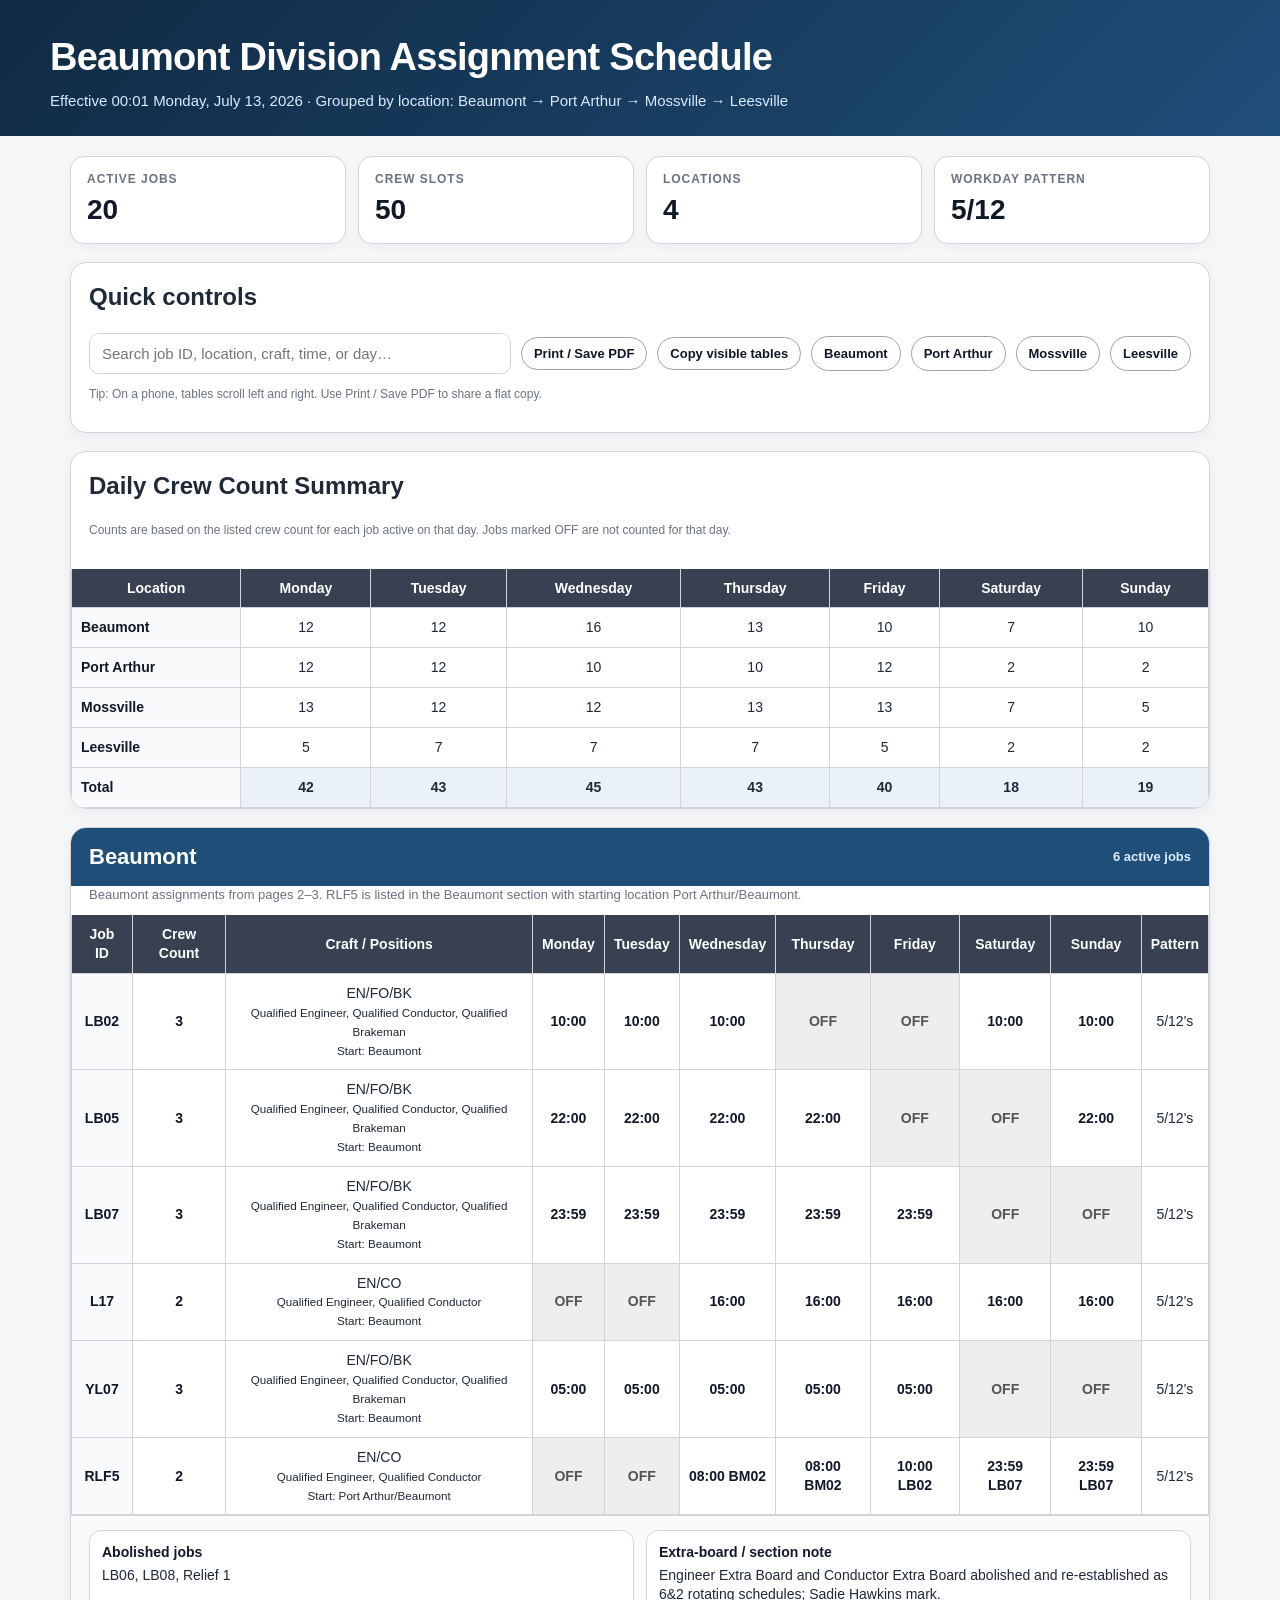
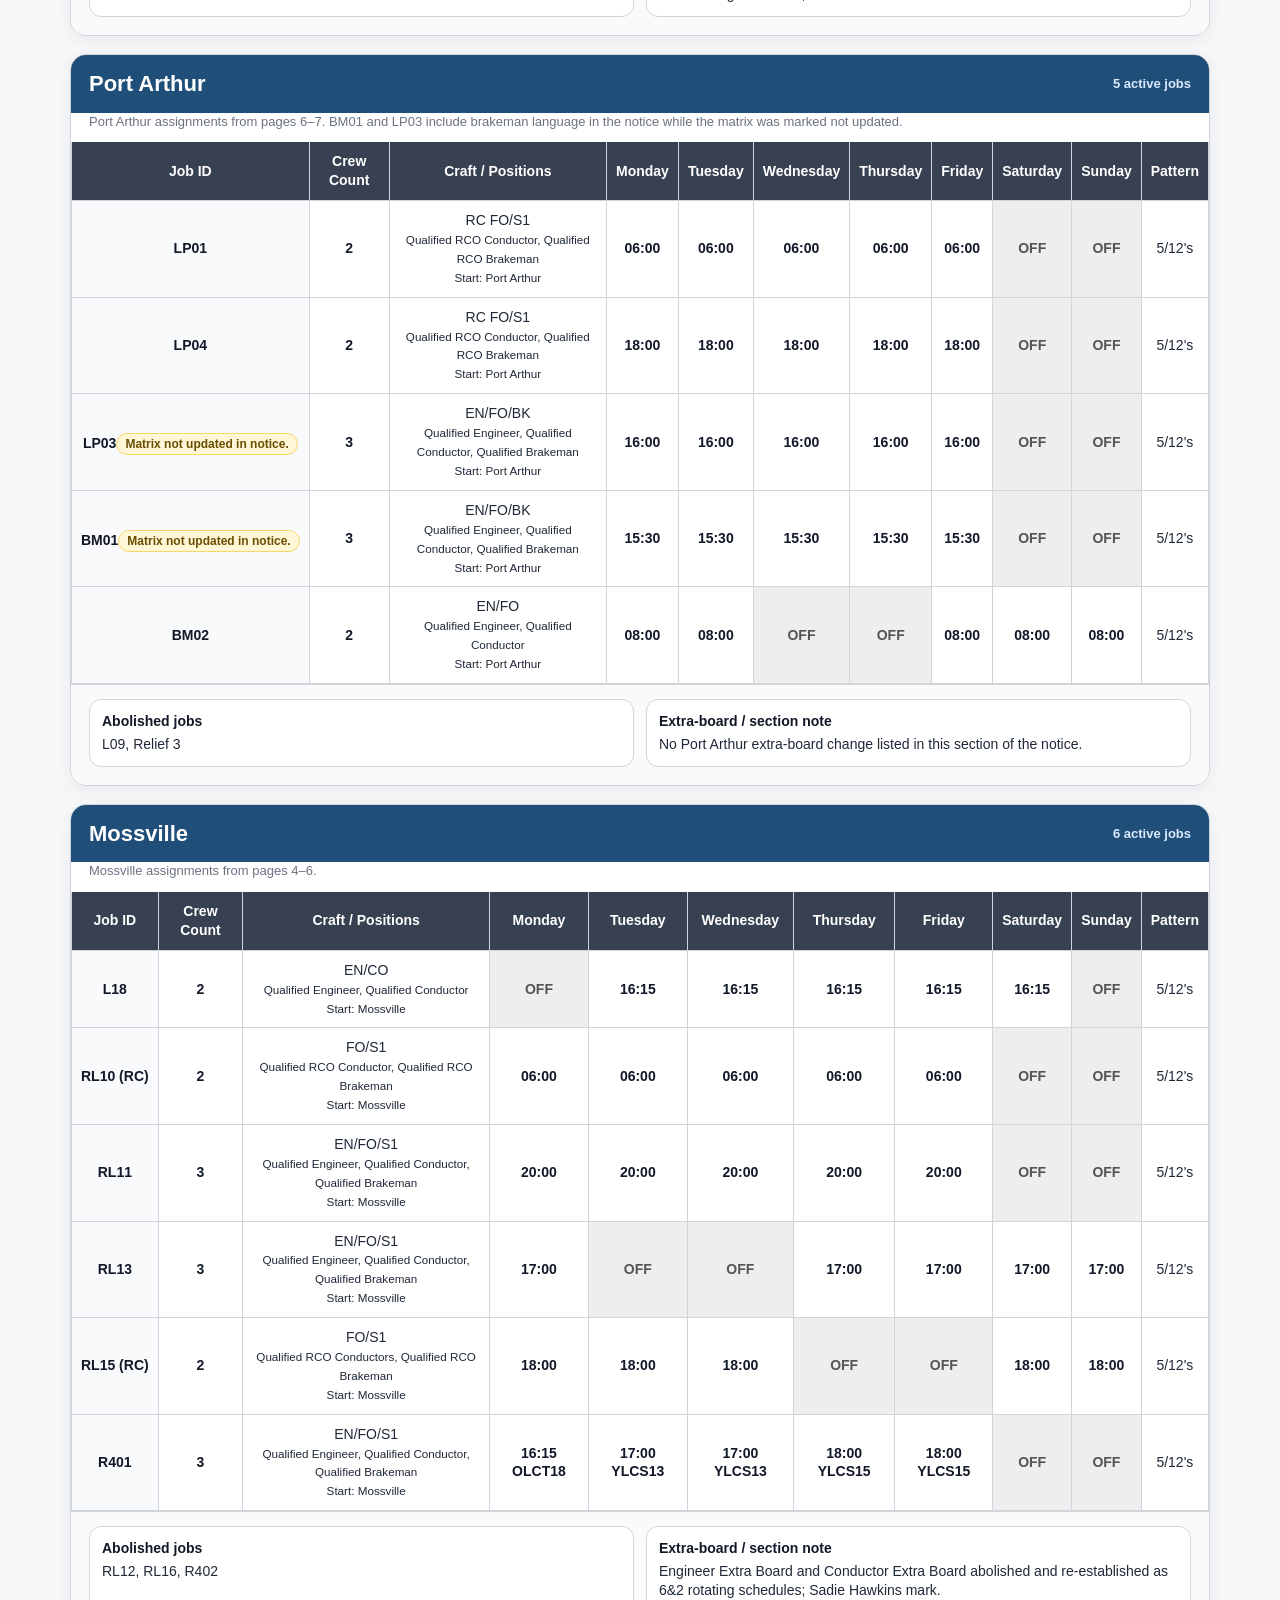
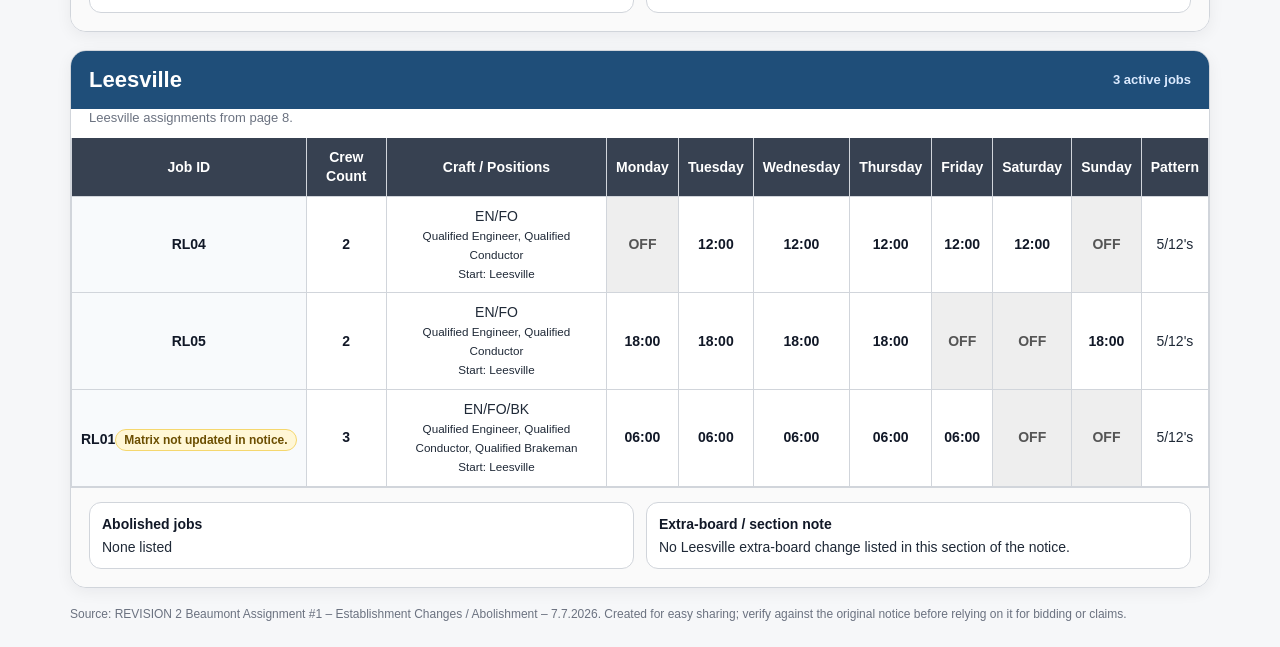
==== Index.html @ 74d813de "Rename beaumont_assignment_schedule_grouped_by_location.html to Index.html" ====
<!doctype html>
<html lang="en">
<head>
<meta charset="utf-8">
<meta name="viewport" content="width=device-width, initial-scale=1">
<title>Beaumont Division Assignment Schedule</title>
<style>
:root{
  --ink:#1f2937;
  --muted:#6b7280;
  --bg:#f6f7f9;
  --panel:#ffffff;
  --line:#d1d5db;
  --dark:#111827;
  --blue:#1f4e79;
  --soft-blue:#eaf2f8;
  --green:#e9f7ef;
  --off:#eeeeee;
  --yellow:#fff7d6;
}
*{box-sizing:border-box}
body{margin:0;font-family:Arial,Helvetica,sans-serif;background:var(--bg);color:var(--ink);line-height:1.35;}
header{background:linear-gradient(135deg,#102a43,#1f4e79);color:#fff;padding:32px 22px 24px;}
.header-inner{max-width:1180px;margin:0 auto;}
h1{margin:0 0 8px;font-size:clamp(24px,4vw,38px);letter-spacing:-0.02em;}
.subtitle{margin:0;color:#dbeafe;font-size:15px;}
main{max-width:1180px;margin:0 auto;padding:20px;}
.card{background:var(--panel);border:1px solid var(--line);border-radius:16px;box-shadow:0 4px 16px rgba(17,24,39,.06);margin:0 0 18px;overflow:hidden;}
.card-pad{padding:18px;}
.kpis{display:grid;grid-template-columns:repeat(4,minmax(150px,1fr));gap:12px;margin-bottom:18px;}
.kpi{background:var(--panel);border:1px solid var(--line);border-radius:14px;padding:14px 16px;box-shadow:0 3px 12px rgba(17,24,39,.05);}
.kpi .label{font-size:12px;text-transform:uppercase;letter-spacing:.08em;color:var(--muted);font-weight:700;}
.kpi .value{font-size:28px;font-weight:800;margin-top:4px;color:var(--dark);}
.controls{display:flex;flex-wrap:wrap;gap:10px;align-items:center;margin:16px 0 8px;}
.search{flex:1;min-width:240px;border:1px solid var(--line);border-radius:10px;padding:11px 12px;font-size:15px;background:white;}
button,.pill{border:1px solid #9ca3af;background:white;border-radius:999px;padding:8px 12px;font-weight:700;cursor:pointer;color:#111827;text-decoration:none;display:inline-block;font-size:13px;}
button:hover,.pill:hover{background:#f3f4f6;}
.location h2{margin:0;background:#1f4e79;color:#fff;padding:14px 18px;font-size:22px;display:flex;justify-content:space-between;align-items:center;gap:10px;}
.location h2 span{font-size:13px;font-weight:700;color:#dbeafe;}
.location-note{font-size:13px;color:var(--muted);padding:0 18px 12px;}
.table-wrap{width:100%;overflow-x:auto;}
table{width:100%;border-collapse:separate;border-spacing:0;min-width:920px;}
th,td{border-right:1px solid var(--line);border-bottom:1px solid var(--line);padding:10px 9px;text-align:center;vertical-align:middle;font-size:14px;}
th:first-child,td:first-child{border-left:1px solid var(--line);}
thead th{background:#374151;color:#fff;font-weight:800;position:sticky;top:0;z-index:1;}
tbody tr:hover td{background:#f9fafb;}
.job-id{font-weight:900;color:#111827;background:#f8fafc;white-space:nowrap;}
.left{text-align:left;}
.crew{font-weight:800;color:#111827;}
.off{background:var(--off);color:#555;font-weight:700;}
.on{background:#fff;color:#111827;font-weight:700;}
.note-tag{display:inline-block;background:var(--yellow);border:1px solid #f5d76e;border-radius:999px;padding:2px 8px;font-size:12px;margin-top:4px;color:#6b4e00;font-weight:700;}
.meta{display:grid;grid-template-columns:1fr 1fr;gap:12px;padding:14px 18px 18px;background:#fafafa;border-top:1px solid var(--line);}
.meta-box{background:#fff;border:1px solid var(--line);border-radius:12px;padding:12px;font-size:14px;}
.meta-box strong{display:block;margin-bottom:4px;color:#111827;}
.daily-summary table{min-width:760px;}
.daily-summary tbody th{background:#f8fafc;color:#111827;text-align:left;font-weight:900;}
.total-row th,.total-row td{background:#eaf2f8;font-weight:900;}
.source{font-size:12px;color:var(--muted);margin:18px 0 4px;}
.print-note{font-size:12px;color:var(--muted);}
@media (max-width:800px){.kpis{grid-template-columns:repeat(2,1fr)}.meta{grid-template-columns:1fr}main{padding:12px}.card{border-radius:12px}.location h2{font-size:19px}}
@media print{body{background:white}.controls,button{display:none}.card{box-shadow:none;break-inside:avoid}.table-wrap{overflow:visible}table{min-width:0;font-size:11px}th,td{font-size:10px;padding:5px}header{padding:18px}.kpis{grid-template-columns:repeat(4,1fr)}}
</style>
</head>
<body>
<header>
  <div class="header-inner">
    <h1>Beaumont Division Assignment Schedule</h1>
    <p class="subtitle">Effective 00:01 Monday, July 13, 2026 · Grouped by location: Beaumont → Port Arthur → Mossville → Leesville</p>
  </div>
</header>
<main>
  <section class="kpis" aria-label="Summary">
    <div class="kpi"><div class="label">Active Jobs</div><div class="value">20</div></div>
    <div class="kpi"><div class="label">Crew Slots</div><div class="value">50</div></div>
    <div class="kpi"><div class="label">Locations</div><div class="value">4</div></div>
    <div class="kpi"><div class="label">Workday Pattern</div><div class="value">5/12</div></div>
  </section>

  <section class="card card-pad">
    <h2 style="margin-top:0">Quick controls</h2>
    <div class="controls">
      <input id="searchBox" class="search" type="search" placeholder="Search job ID, location, craft, time, or day…">
      <button onclick="window.print()">Print / Save PDF</button>
      <button onclick="copyVisibleTables()">Copy visible tables</button>
      <a class="pill" href="#Beaumont">Beaumont</a> <a class="pill" href="#Port-Arthur">Port Arthur</a> <a class="pill" href="#Mossville">Mossville</a> <a class="pill" href="#Leesville">Leesville</a>
    </div>
    <p class="print-note">Tip: On a phone, tables scroll left and right. Use Print / Save PDF to share a flat copy.</p>
  </section>

  <section class="card daily-summary">
    <div class="card-pad">
      <h2 style="margin-top:0">Daily Crew Count Summary</h2>
      <p class="print-note">Counts are based on the listed crew count for each job active on that day. Jobs marked OFF are not counted for that day.</p>
    </div>
    
      <div class="table-wrap">
        <table>
          <thead><tr><th>Location</th><th>Monday</th><th>Tuesday</th><th>Wednesday</th><th>Thursday</th><th>Friday</th><th>Saturday</th><th>Sunday</th></tr></thead>
          <tbody><tr><th>Beaumont</th><td>12</td><td>12</td><td>16</td><td>13</td><td>10</td><td>7</td><td>10</td></tr><tr><th>Port Arthur</th><td>12</td><td>12</td><td>10</td><td>10</td><td>12</td><td>2</td><td>2</td></tr><tr><th>Mossville</th><td>13</td><td>12</td><td>12</td><td>13</td><td>13</td><td>7</td><td>5</td></tr><tr><th>Leesville</th><td>5</td><td>7</td><td>7</td><td>7</td><td>5</td><td>2</td><td>2</td></tr><tr class="total-row"><th>Total</th><td>42</td><td>43</td><td>45</td><td>43</td><td>40</td><td>18</td><td>19</td></tr></tbody>
        </table>
      </div>
    
  </section>

  
    <section class="card location" id="Beaumont">
      <h2>Beaumont<span>6 active jobs</span></h2>
      <div class="location-note">Beaumont assignments from pages 2–3. RLF5 is listed in the Beaumont section with starting location Port Arthur/Beaumont.</div>
      
    <div class="table-wrap">
      <table class="schedule-table" data-location="Beaumont">
        <thead><tr><th>Job ID</th><th>Crew Count</th><th>Craft / Positions</th><th>Monday</th><th>Tuesday</th><th>Wednesday</th><th>Thursday</th><th>Friday</th><th>Saturday</th><th>Sunday</th><th>Pattern</th></tr></thead>
        <tbody><tr><td class="job-id">LB02</td><td class="crew">3</td><td>EN/FO/BK<br><small>Qualified Engineer, Qualified Conductor, Qualified Brakeman<br>Start: Beaumont</small></td><td class="on">10:00</td><td class="on">10:00</td><td class="on">10:00</td><td class="off">OFF</td><td class="off">OFF</td><td class="on">10:00</td><td class="on">10:00</td><td>5/12&#x27;s</td></tr><tr><td class="job-id">LB05</td><td class="crew">3</td><td>EN/FO/BK<br><small>Qualified Engineer, Qualified Conductor, Qualified Brakeman<br>Start: Beaumont</small></td><td class="on">22:00</td><td class="on">22:00</td><td class="on">22:00</td><td class="on">22:00</td><td class="off">OFF</td><td class="off">OFF</td><td class="on">22:00</td><td>5/12&#x27;s</td></tr><tr><td class="job-id">LB07</td><td class="crew">3</td><td>EN/FO/BK<br><small>Qualified Engineer, Qualified Conductor, Qualified Brakeman<br>Start: Beaumont</small></td><td class="on">23:59</td><td class="on">23:59</td><td class="on">23:59</td><td class="on">23:59</td><td class="on">23:59</td><td class="off">OFF</td><td class="off">OFF</td><td>5/12&#x27;s</td></tr><tr><td class="job-id">L17</td><td class="crew">2</td><td>EN/CO<br><small>Qualified Engineer, Qualified Conductor<br>Start: Beaumont</small></td><td class="off">OFF</td><td class="off">OFF</td><td class="on">16:00</td><td class="on">16:00</td><td class="on">16:00</td><td class="on">16:00</td><td class="on">16:00</td><td>5/12&#x27;s</td></tr><tr><td class="job-id">YL07</td><td class="crew">3</td><td>EN/FO/BK<br><small>Qualified Engineer, Qualified Conductor, Qualified Brakeman<br>Start: Beaumont</small></td><td class="on">05:00</td><td class="on">05:00</td><td class="on">05:00</td><td class="on">05:00</td><td class="on">05:00</td><td class="off">OFF</td><td class="off">OFF</td><td>5/12&#x27;s</td></tr><tr><td class="job-id">RLF5</td><td class="crew">2</td><td>EN/CO<br><small>Qualified Engineer, Qualified Conductor<br>Start: Port Arthur/Beaumont</small></td><td class="off">OFF</td><td class="off">OFF</td><td class="on">08:00 BM02</td><td class="on">08:00 BM02</td><td class="on">10:00 LB02</td><td class="on">23:59 LB07</td><td class="on">23:59 LB07</td><td>5/12&#x27;s</td></tr></tbody>
      </table>
    </div>
    
      <div class="meta">
        <div class="meta-box"><strong>Abolished jobs</strong>LB06, LB08, Relief 1</div>
        <div class="meta-box"><strong>Extra-board / section note</strong>Engineer Extra Board and Conductor Extra Board abolished and re-established as 6&amp;2 rotating schedules; Sadie Hawkins mark.</div>
      </div>
    </section>
    
    <section class="card location" id="Port-Arthur">
      <h2>Port Arthur<span>5 active jobs</span></h2>
      <div class="location-note">Port Arthur assignments from pages 6–7. BM01 and LP03 include brakeman language in the notice while the matrix was marked not updated.</div>
      
    <div class="table-wrap">
      <table class="schedule-table" data-location="Port Arthur">
        <thead><tr><th>Job ID</th><th>Crew Count</th><th>Craft / Positions</th><th>Monday</th><th>Tuesday</th><th>Wednesday</th><th>Thursday</th><th>Friday</th><th>Saturday</th><th>Sunday</th><th>Pattern</th></tr></thead>
        <tbody><tr><td class="job-id">LP01</td><td class="crew">2</td><td>RC FO/S1<br><small>Qualified RCO Conductor, Qualified RCO Brakeman<br>Start: Port Arthur</small></td><td class="on">06:00</td><td class="on">06:00</td><td class="on">06:00</td><td class="on">06:00</td><td class="on">06:00</td><td class="off">OFF</td><td class="off">OFF</td><td>5/12&#x27;s</td></tr><tr><td class="job-id">LP04</td><td class="crew">2</td><td>RC FO/S1<br><small>Qualified RCO Conductor, Qualified RCO Brakeman<br>Start: Port Arthur</small></td><td class="on">18:00</td><td class="on">18:00</td><td class="on">18:00</td><td class="on">18:00</td><td class="on">18:00</td><td class="off">OFF</td><td class="off">OFF</td><td>5/12&#x27;s</td></tr><tr><td class="job-id">LP03<div class="note-tag">Matrix not updated in notice.</div></td><td class="crew">3</td><td>EN/FO/BK<br><small>Qualified Engineer, Qualified Conductor, Qualified Brakeman<br>Start: Port Arthur</small></td><td class="on">16:00</td><td class="on">16:00</td><td class="on">16:00</td><td class="on">16:00</td><td class="on">16:00</td><td class="off">OFF</td><td class="off">OFF</td><td>5/12&#x27;s</td></tr><tr><td class="job-id">BM01<div class="note-tag">Matrix not updated in notice.</div></td><td class="crew">3</td><td>EN/FO/BK<br><small>Qualified Engineer, Qualified Conductor, Qualified Brakeman<br>Start: Port Arthur</small></td><td class="on">15:30</td><td class="on">15:30</td><td class="on">15:30</td><td class="on">15:30</td><td class="on">15:30</td><td class="off">OFF</td><td class="off">OFF</td><td>5/12&#x27;s</td></tr><tr><td class="job-id">BM02</td><td class="crew">2</td><td>EN/FO<br><small>Qualified Engineer, Qualified Conductor<br>Start: Port Arthur</small></td><td class="on">08:00</td><td class="on">08:00</td><td class="off">OFF</td><td class="off">OFF</td><td class="on">08:00</td><td class="on">08:00</td><td class="on">08:00</td><td>5/12&#x27;s</td></tr></tbody>
      </table>
    </div>
    
      <div class="meta">
        <div class="meta-box"><strong>Abolished jobs</strong>L09, Relief 3</div>
        <div class="meta-box"><strong>Extra-board / section note</strong>No Port Arthur extra-board change listed in this section of the notice.</div>
      </div>
    </section>
    
    <section class="card location" id="Mossville">
      <h2>Mossville<span>6 active jobs</span></h2>
      <div class="location-note">Mossville assignments from pages 4–6.</div>
      
    <div class="table-wrap">
      <table class="schedule-table" data-location="Mossville">
        <thead><tr><th>Job ID</th><th>Crew Count</th><th>Craft / Positions</th><th>Monday</th><th>Tuesday</th><th>Wednesday</th><th>Thursday</th><th>Friday</th><th>Saturday</th><th>Sunday</th><th>Pattern</th></tr></thead>
        <tbody><tr><td class="job-id">L18</td><td class="crew">2</td><td>EN/CO<br><small>Qualified Engineer, Qualified Conductor<br>Start: Mossville</small></td><td class="off">OFF</td><td class="on">16:15</td><td class="on">16:15</td><td class="on">16:15</td><td class="on">16:15</td><td class="on">16:15</td><td class="off">OFF</td><td>5/12&#x27;s</td></tr><tr><td class="job-id">RL10 (RC)</td><td class="crew">2</td><td>FO/S1<br><small>Qualified RCO Conductor, Qualified RCO Brakeman<br>Start: Mossville</small></td><td class="on">06:00</td><td class="on">06:00</td><td class="on">06:00</td><td class="on">06:00</td><td class="on">06:00</td><td class="off">OFF</td><td class="off">OFF</td><td>5/12&#x27;s</td></tr><tr><td class="job-id">RL11</td><td class="crew">3</td><td>EN/FO/S1<br><small>Qualified Engineer, Qualified Conductor, Qualified Brakeman<br>Start: Mossville</small></td><td class="on">20:00</td><td class="on">20:00</td><td class="on">20:00</td><td class="on">20:00</td><td class="on">20:00</td><td class="off">OFF</td><td class="off">OFF</td><td>5/12&#x27;s</td></tr><tr><td class="job-id">RL13</td><td class="crew">3</td><td>EN/FO/S1<br><small>Qualified Engineer, Qualified Conductor, Qualified Brakeman<br>Start: Mossville</small></td><td class="on">17:00</td><td class="off">OFF</td><td class="off">OFF</td><td class="on">17:00</td><td class="on">17:00</td><td class="on">17:00</td><td class="on">17:00</td><td>5/12&#x27;s</td></tr><tr><td class="job-id">RL15 (RC)</td><td class="crew">2</td><td>FO/S1<br><small>Qualified RCO Conductors, Qualified RCO Brakeman<br>Start: Mossville</small></td><td class="on">18:00</td><td class="on">18:00</td><td class="on">18:00</td><td class="off">OFF</td><td class="off">OFF</td><td class="on">18:00</td><td class="on">18:00</td><td>5/12&#x27;s</td></tr><tr><td class="job-id">R401</td><td class="crew">3</td><td>EN/FO/S1<br><small>Qualified Engineer, Qualified Conductor, Qualified Brakeman<br>Start: Mossville</small></td><td class="on">16:15 OLCT18</td><td class="on">17:00 YLCS13</td><td class="on">17:00 YLCS13</td><td class="on">18:00 YLCS15</td><td class="on">18:00 YLCS15</td><td class="off">OFF</td><td class="off">OFF</td><td>5/12&#x27;s</td></tr></tbody>
      </table>
    </div>
    
      <div class="meta">
        <div class="meta-box"><strong>Abolished jobs</strong>RL12, RL16, R402</div>
        <div class="meta-box"><strong>Extra-board / section note</strong>Engineer Extra Board and Conductor Extra Board abolished and re-established as 6&amp;2 rotating schedules; Sadie Hawkins mark.</div>
      </div>
    </section>
    
    <section class="card location" id="Leesville">
      <h2>Leesville<span>3 active jobs</span></h2>
      <div class="location-note">Leesville assignments from page 8.</div>
      
    <div class="table-wrap">
      <table class="schedule-table" data-location="Leesville">
        <thead><tr><th>Job ID</th><th>Crew Count</th><th>Craft / Positions</th><th>Monday</th><th>Tuesday</th><th>Wednesday</th><th>Thursday</th><th>Friday</th><th>Saturday</th><th>Sunday</th><th>Pattern</th></tr></thead>
        <tbody><tr><td class="job-id">RL04</td><td class="crew">2</td><td>EN/FO<br><small>Qualified Engineer, Qualified Conductor<br>Start: Leesville</small></td><td class="off">OFF</td><td class="on">12:00</td><td class="on">12:00</td><td class="on">12:00</td><td class="on">12:00</td><td class="on">12:00</td><td class="off">OFF</td><td>5/12&#x27;s</td></tr><tr><td class="job-id">RL05</td><td class="crew">2</td><td>EN/FO<br><small>Qualified Engineer, Qualified Conductor<br>Start: Leesville</small></td><td class="on">18:00</td><td class="on">18:00</td><td class="on">18:00</td><td class="on">18:00</td><td class="off">OFF</td><td class="off">OFF</td><td class="on">18:00</td><td>5/12&#x27;s</td></tr><tr><td class="job-id">RL01<div class="note-tag">Matrix not updated in notice.</div></td><td class="crew">3</td><td>EN/FO/BK<br><small>Qualified Engineer, Qualified Conductor, Qualified Brakeman<br>Start: Leesville</small></td><td class="on">06:00</td><td class="on">06:00</td><td class="on">06:00</td><td class="on">06:00</td><td class="on">06:00</td><td class="off">OFF</td><td class="off">OFF</td><td>5/12&#x27;s</td></tr></tbody>
      </table>
    </div>
    
      <div class="meta">
        <div class="meta-box"><strong>Abolished jobs</strong>None listed</div>
        <div class="meta-box"><strong>Extra-board / section note</strong>No Leesville extra-board change listed in this section of the notice.</div>
      </div>
    </section>
    

  <p class="source">Source: REVISION 2 Beaumont Assignment #1 – Establishment Changes / Abolishment – 7.7.2026. Created for easy sharing; verify against the original notice before relying on it for bidding or claims.</p>
</main>
<script>
const search = document.getElementById('searchBox');
search.addEventListener('input', () => {
  const q = search.value.trim().toLowerCase();
  document.querySelectorAll('.location').forEach(section => {
    let visibleRows = 0;
    section.querySelectorAll('tbody tr').forEach(row => {
      const hit = row.textContent.toLowerCase().includes(q) || section.id.toLowerCase().includes(q);
      row.style.display = hit ? '' : 'none';
      if (hit) visibleRows++;
    });
    section.style.display = visibleRows || !q ? '' : 'none';
  });
});
function copyVisibleTables() {
  const parts = [];
  document.querySelectorAll('.location').forEach(section => {
    if (section.style.display === 'none') return;
    parts.push(section.querySelector('h2').childNodes[0].textContent.trim());
    const table = section.querySelector('table');
    const rows = [...table.querySelectorAll('tr')].filter(r => r.style.display !== 'none');
    rows.forEach(row => {
      const cells = [...row.children].map(c => c.innerText.replace(/
/g, ' ').trim());
      parts.push(cells.join('	'));
    });
    parts.push('');
  });
  navigator.clipboard.writeText(parts.join('
')).then(() => alert('Copied visible schedule tables.'));
}
</script>
</body>
</html>
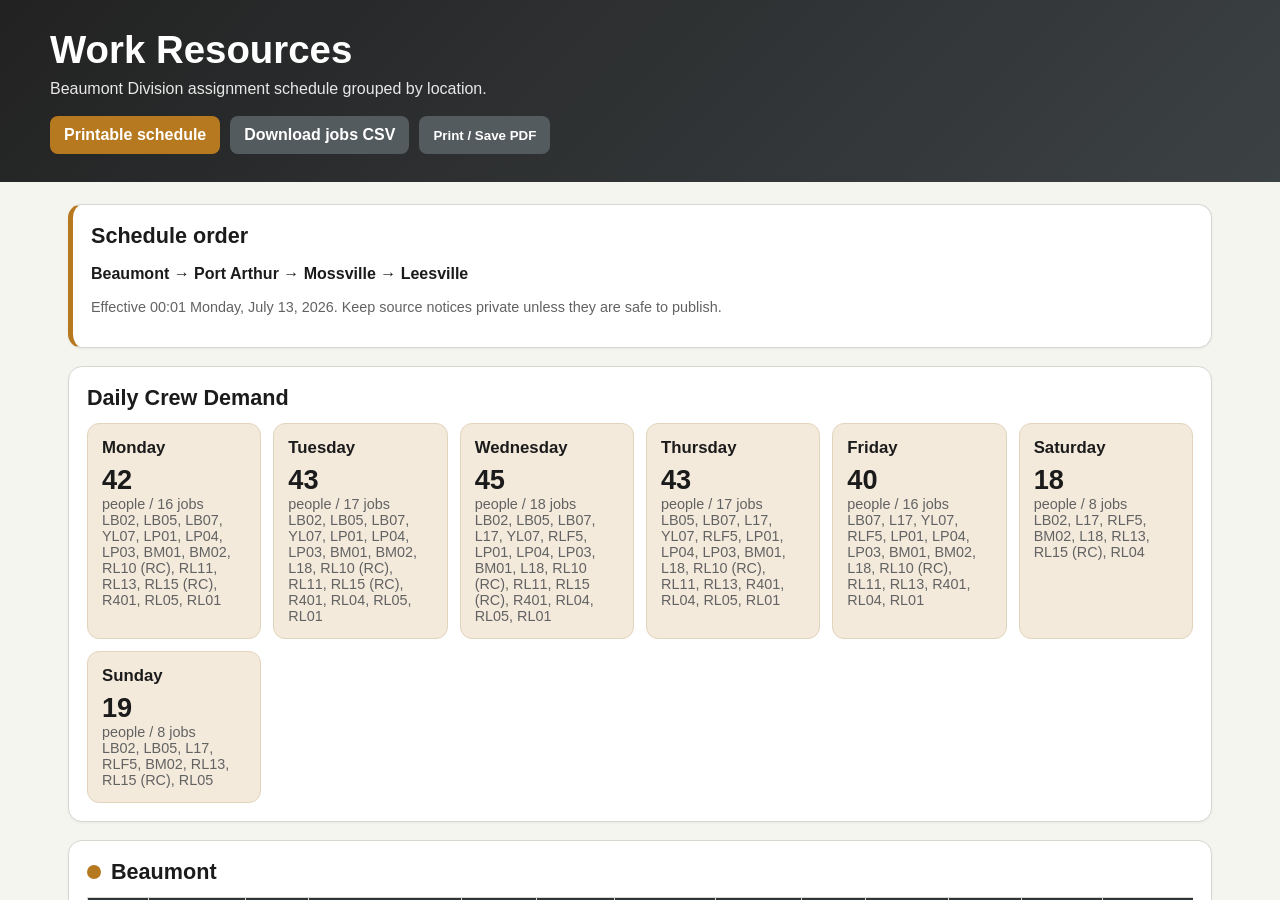
==== commit 44ab535e: "Publish work resources site" ====
--- a/Index.html
+++ b/Index.html
@@ -1,211 +1,2 @@
 <!doctype html>
-<html lang="en">
-<head>
-<meta charset="utf-8">
-<meta name="viewport" content="width=device-width, initial-scale=1">
-<title>Beaumont Division Assignment Schedule</title>
-<style>
-:root{
-  --ink:#1f2937;
-  --muted:#6b7280;
-  --bg:#f6f7f9;
-  --panel:#ffffff;
-  --line:#d1d5db;
-  --dark:#111827;
-  --blue:#1f4e79;
-  --soft-blue:#eaf2f8;
-  --green:#e9f7ef;
-  --off:#eeeeee;
-  --yellow:#fff7d6;
-}
-*{box-sizing:border-box}
-body{margin:0;font-family:Arial,Helvetica,sans-serif;background:var(--bg);color:var(--ink);line-height:1.35;}
-header{background:linear-gradient(135deg,#102a43,#1f4e79);color:#fff;padding:32px 22px 24px;}
-.header-inner{max-width:1180px;margin:0 auto;}
-h1{margin:0 0 8px;font-size:clamp(24px,4vw,38px);letter-spacing:-0.02em;}
-.subtitle{margin:0;color:#dbeafe;font-size:15px;}
-main{max-width:1180px;margin:0 auto;padding:20px;}
-.card{background:var(--panel);border:1px solid var(--line);border-radius:16px;box-shadow:0 4px 16px rgba(17,24,39,.06);margin:0 0 18px;overflow:hidden;}
-.card-pad{padding:18px;}
-.kpis{display:grid;grid-template-columns:repeat(4,minmax(150px,1fr));gap:12px;margin-bottom:18px;}
-.kpi{background:var(--panel);border:1px solid var(--line);border-radius:14px;padding:14px 16px;box-shadow:0 3px 12px rgba(17,24,39,.05);}
-.kpi .label{font-size:12px;text-transform:uppercase;letter-spacing:.08em;color:var(--muted);font-weight:700;}
-.kpi .value{font-size:28px;font-weight:800;margin-top:4px;color:var(--dark);}
-.controls{display:flex;flex-wrap:wrap;gap:10px;align-items:center;margin:16px 0 8px;}
-.search{flex:1;min-width:240px;border:1px solid var(--line);border-radius:10px;padding:11px 12px;font-size:15px;background:white;}
-button,.pill{border:1px solid #9ca3af;background:white;border-radius:999px;padding:8px 12px;font-weight:700;cursor:pointer;color:#111827;text-decoration:none;display:inline-block;font-size:13px;}
-button:hover,.pill:hover{background:#f3f4f6;}
-.location h2{margin:0;background:#1f4e79;color:#fff;padding:14px 18px;font-size:22px;display:flex;justify-content:space-between;align-items:center;gap:10px;}
-.location h2 span{font-size:13px;font-weight:700;color:#dbeafe;}
-.location-note{font-size:13px;color:var(--muted);padding:0 18px 12px;}
-.table-wrap{width:100%;overflow-x:auto;}
-table{width:100%;border-collapse:separate;border-spacing:0;min-width:920px;}
-th,td{border-right:1px solid var(--line);border-bottom:1px solid var(--line);padding:10px 9px;text-align:center;vertical-align:middle;font-size:14px;}
-th:first-child,td:first-child{border-left:1px solid var(--line);}
-thead th{background:#374151;color:#fff;font-weight:800;position:sticky;top:0;z-index:1;}
-tbody tr:hover td{background:#f9fafb;}
-.job-id{font-weight:900;color:#111827;background:#f8fafc;white-space:nowrap;}
-.left{text-align:left;}
-.crew{font-weight:800;color:#111827;}
-.off{background:var(--off);color:#555;font-weight:700;}
-.on{background:#fff;color:#111827;font-weight:700;}
-.note-tag{display:inline-block;background:var(--yellow);border:1px solid #f5d76e;border-radius:999px;padding:2px 8px;font-size:12px;margin-top:4px;color:#6b4e00;font-weight:700;}
-.meta{display:grid;grid-template-columns:1fr 1fr;gap:12px;padding:14px 18px 18px;background:#fafafa;border-top:1px solid var(--line);}
-.meta-box{background:#fff;border:1px solid var(--line);border-radius:12px;padding:12px;font-size:14px;}
-.meta-box strong{display:block;margin-bottom:4px;color:#111827;}
-.daily-summary table{min-width:760px;}
-.daily-summary tbody th{background:#f8fafc;color:#111827;text-align:left;font-weight:900;}
-.total-row th,.total-row td{background:#eaf2f8;font-weight:900;}
-.source{font-size:12px;color:var(--muted);margin:18px 0 4px;}
-.print-note{font-size:12px;color:var(--muted);}
-@media (max-width:800px){.kpis{grid-template-columns:repeat(2,1fr)}.meta{grid-template-columns:1fr}main{padding:12px}.card{border-radius:12px}.location h2{font-size:19px}}
-@media print{body{background:white}.controls,button{display:none}.card{box-shadow:none;break-inside:avoid}.table-wrap{overflow:visible}table{min-width:0;font-size:11px}th,td{font-size:10px;padding:5px}header{padding:18px}.kpis{grid-template-columns:repeat(4,1fr)}}
-</style>
-</head>
-<body>
-<header>
-  <div class="header-inner">
-    <h1>Beaumont Division Assignment Schedule</h1>
-    <p class="subtitle">Effective 00:01 Monday, July 13, 2026 · Grouped by location: Beaumont → Port Arthur → Mossville → Leesville</p>
-  </div>
-</header>
-<main>
-  <section class="kpis" aria-label="Summary">
-    <div class="kpi"><div class="label">Active Jobs</div><div class="value">20</div></div>
-    <div class="kpi"><div class="label">Crew Slots</div><div class="value">50</div></div>
-    <div class="kpi"><div class="label">Locations</div><div class="value">4</div></div>
-    <div class="kpi"><div class="label">Workday Pattern</div><div class="value">5/12</div></div>
-  </section>
-
-  <section class="card card-pad">
-    <h2 style="margin-top:0">Quick controls</h2>
-    <div class="controls">
-      <input id="searchBox" class="search" type="search" placeholder="Search job ID, location, craft, time, or day…">
-      <button onclick="window.print()">Print / Save PDF</button>
-      <button onclick="copyVisibleTables()">Copy visible tables</button>
-      <a class="pill" href="#Beaumont">Beaumont</a> <a class="pill" href="#Port-Arthur">Port Arthur</a> <a class="pill" href="#Mossville">Mossville</a> <a class="pill" href="#Leesville">Leesville</a>
-    </div>
-    <p class="print-note">Tip: On a phone, tables scroll left and right. Use Print / Save PDF to share a flat copy.</p>
-  </section>
-
-  <section class="card daily-summary">
-    <div class="card-pad">
-      <h2 style="margin-top:0">Daily Crew Count Summary</h2>
-      <p class="print-note">Counts are based on the listed crew count for each job active on that day. Jobs marked OFF are not counted for that day.</p>
-    </div>
-    
-      <div class="table-wrap">
-        <table>
-          <thead><tr><th>Location</th><th>Monday</th><th>Tuesday</th><th>Wednesday</th><th>Thursday</th><th>Friday</th><th>Saturday</th><th>Sunday</th></tr></thead>
-          <tbody><tr><th>Beaumont</th><td>12</td><td>12</td><td>16</td><td>13</td><td>10</td><td>7</td><td>10</td></tr><tr><th>Port Arthur</th><td>12</td><td>12</td><td>10</td><td>10</td><td>12</td><td>2</td><td>2</td></tr><tr><th>Mossville</th><td>13</td><td>12</td><td>12</td><td>13</td><td>13</td><td>7</td><td>5</td></tr><tr><th>Leesville</th><td>5</td><td>7</td><td>7</td><td>7</td><td>5</td><td>2</td><td>2</td></tr><tr class="total-row"><th>Total</th><td>42</td><td>43</td><td>45</td><td>43</td><td>40</td><td>18</td><td>19</td></tr></tbody>
-        </table>
-      </div>
-    
-  </section>
-
-  
-    <section class="card location" id="Beaumont">
-      <h2>Beaumont<span>6 active jobs</span></h2>
-      <div class="location-note">Beaumont assignments from pages 2–3. RLF5 is listed in the Beaumont section with starting location Port Arthur/Beaumont.</div>
-      
-    <div class="table-wrap">
-      <table class="schedule-table" data-location="Beaumont">
-        <thead><tr><th>Job ID</th><th>Crew Count</th><th>Craft / Positions</th><th>Monday</th><th>Tuesday</th><th>Wednesday</th><th>Thursday</th><th>Friday</th><th>Saturday</th><th>Sunday</th><th>Pattern</th></tr></thead>
-        <tbody><tr><td class="job-id">LB02</td><td class="crew">3</td><td>EN/FO/BK<br><small>Qualified Engineer, Qualified Conductor, Qualified Brakeman<br>Start: Beaumont</small></td><td class="on">10:00</td><td class="on">10:00</td><td class="on">10:00</td><td class="off">OFF</td><td class="off">OFF</td><td class="on">10:00</td><td class="on">10:00</td><td>5/12&#x27;s</td></tr><tr><td class="job-id">LB05</td><td class="crew">3</td><td>EN/FO/BK<br><small>Qualified Engineer, Qualified Conductor, Qualified Brakeman<br>Start: Beaumont</small></td><td class="on">22:00</td><td class="on">22:00</td><td class="on">22:00</td><td class="on">22:00</td><td class="off">OFF</td><td class="off">OFF</td><td class="on">22:00</td><td>5/12&#x27;s</td></tr><tr><td class="job-id">LB07</td><td class="crew">3</td><td>EN/FO/BK<br><small>Qualified Engineer, Qualified Conductor, Qualified Brakeman<br>Start: Beaumont</small></td><td class="on">23:59</td><td class="on">23:59</td><td class="on">23:59</td><td class="on">23:59</td><td class="on">23:59</td><td class="off">OFF</td><td class="off">OFF</td><td>5/12&#x27;s</td></tr><tr><td class="job-id">L17</td><td class="crew">2</td><td>EN/CO<br><small>Qualified Engineer, Qualified Conductor<br>Start: Beaumont</small></td><td class="off">OFF</td><td class="off">OFF</td><td class="on">16:00</td><td class="on">16:00</td><td class="on">16:00</td><td class="on">16:00</td><td class="on">16:00</td><td>5/12&#x27;s</td></tr><tr><td class="job-id">YL07</td><td class="crew">3</td><td>EN/FO/BK<br><small>Qualified Engineer, Qualified Conductor, Qualified Brakeman<br>Start: Beaumont</small></td><td class="on">05:00</td><td class="on">05:00</td><td class="on">05:00</td><td class="on">05:00</td><td class="on">05:00</td><td class="off">OFF</td><td class="off">OFF</td><td>5/12&#x27;s</td></tr><tr><td class="job-id">RLF5</td><td class="crew">2</td><td>EN/CO<br><small>Qualified Engineer, Qualified Conductor<br>Start: Port Arthur/Beaumont</small></td><td class="off">OFF</td><td class="off">OFF</td><td class="on">08:00 BM02</td><td class="on">08:00 BM02</td><td class="on">10:00 LB02</td><td class="on">23:59 LB07</td><td class="on">23:59 LB07</td><td>5/12&#x27;s</td></tr></tbody>
-      </table>
-    </div>
-    
-      <div class="meta">
-        <div class="meta-box"><strong>Abolished jobs</strong>LB06, LB08, Relief 1</div>
-        <div class="meta-box"><strong>Extra-board / section note</strong>Engineer Extra Board and Conductor Extra Board abolished and re-established as 6&amp;2 rotating schedules; Sadie Hawkins mark.</div>
-      </div>
-    </section>
-    
-    <section class="card location" id="Port-Arthur">
-      <h2>Port Arthur<span>5 active jobs</span></h2>
-      <div class="location-note">Port Arthur assignments from pages 6–7. BM01 and LP03 include brakeman language in the notice while the matrix was marked not updated.</div>
-      
-    <div class="table-wrap">
-      <table class="schedule-table" data-location="Port Arthur">
-        <thead><tr><th>Job ID</th><th>Crew Count</th><th>Craft / Positions</th><th>Monday</th><th>Tuesday</th><th>Wednesday</th><th>Thursday</th><th>Friday</th><th>Saturday</th><th>Sunday</th><th>Pattern</th></tr></thead>
-        <tbody><tr><td class="job-id">LP01</td><td class="crew">2</td><td>RC FO/S1<br><small>Qualified RCO Conductor, Qualified RCO Brakeman<br>Start: Port Arthur</small></td><td class="on">06:00</td><td class="on">06:00</td><td class="on">06:00</td><td class="on">06:00</td><td class="on">06:00</td><td class="off">OFF</td><td class="off">OFF</td><td>5/12&#x27;s</td></tr><tr><td class="job-id">LP04</td><td class="crew">2</td><td>RC FO/S1<br><small>Qualified RCO Conductor, Qualified RCO Brakeman<br>Start: Port Arthur</small></td><td class="on">18:00</td><td class="on">18:00</td><td class="on">18:00</td><td class="on">18:00</td><td class="on">18:00</td><td class="off">OFF</td><td class="off">OFF</td><td>5/12&#x27;s</td></tr><tr><td class="job-id">LP03<div class="note-tag">Matrix not updated in notice.</div></td><td class="crew">3</td><td>EN/FO/BK<br><small>Qualified Engineer, Qualified Conductor, Qualified Brakeman<br>Start: Port Arthur</small></td><td class="on">16:00</td><td class="on">16:00</td><td class="on">16:00</td><td class="on">16:00</td><td class="on">16:00</td><td class="off">OFF</td><td class="off">OFF</td><td>5/12&#x27;s</td></tr><tr><td class="job-id">BM01<div class="note-tag">Matrix not updated in notice.</div></td><td class="crew">3</td><td>EN/FO/BK<br><small>Qualified Engineer, Qualified Conductor, Qualified Brakeman<br>Start: Port Arthur</small></td><td class="on">15:30</td><td class="on">15:30</td><td class="on">15:30</td><td class="on">15:30</td><td class="on">15:30</td><td class="off">OFF</td><td class="off">OFF</td><td>5/12&#x27;s</td></tr><tr><td class="job-id">BM02</td><td class="crew">2</td><td>EN/FO<br><small>Qualified Engineer, Qualified Conductor<br>Start: Port Arthur</small></td><td class="on">08:00</td><td class="on">08:00</td><td class="off">OFF</td><td class="off">OFF</td><td class="on">08:00</td><td class="on">08:00</td><td class="on">08:00</td><td>5/12&#x27;s</td></tr></tbody>
-      </table>
-    </div>
-    
-      <div class="meta">
-        <div class="meta-box"><strong>Abolished jobs</strong>L09, Relief 3</div>
-        <div class="meta-box"><strong>Extra-board / section note</strong>No Port Arthur extra-board change listed in this section of the notice.</div>
-      </div>
-    </section>
-    
-    <section class="card location" id="Mossville">
-      <h2>Mossville<span>6 active jobs</span></h2>
-      <div class="location-note">Mossville assignments from pages 4–6.</div>
-      
-    <div class="table-wrap">
-      <table class="schedule-table" data-location="Mossville">
-        <thead><tr><th>Job ID</th><th>Crew Count</th><th>Craft / Positions</th><th>Monday</th><th>Tuesday</th><th>Wednesday</th><th>Thursday</th><th>Friday</th><th>Saturday</th><th>Sunday</th><th>Pattern</th></tr></thead>
-        <tbody><tr><td class="job-id">L18</td><td class="crew">2</td><td>EN/CO<br><small>Qualified Engineer, Qualified Conductor<br>Start: Mossville</small></td><td class="off">OFF</td><td class="on">16:15</td><td class="on">16:15</td><td class="on">16:15</td><td class="on">16:15</td><td class="on">16:15</td><td class="off">OFF</td><td>5/12&#x27;s</td></tr><tr><td class="job-id">RL10 (RC)</td><td class="crew">2</td><td>FO/S1<br><small>Qualified RCO Conductor, Qualified RCO Brakeman<br>Start: Mossville</small></td><td class="on">06:00</td><td class="on">06:00</td><td class="on">06:00</td><td class="on">06:00</td><td class="on">06:00</td><td class="off">OFF</td><td class="off">OFF</td><td>5/12&#x27;s</td></tr><tr><td class="job-id">RL11</td><td class="crew">3</td><td>EN/FO/S1<br><small>Qualified Engineer, Qualified Conductor, Qualified Brakeman<br>Start: Mossville</small></td><td class="on">20:00</td><td class="on">20:00</td><td class="on">20:00</td><td class="on">20:00</td><td class="on">20:00</td><td class="off">OFF</td><td class="off">OFF</td><td>5/12&#x27;s</td></tr><tr><td class="job-id">RL13</td><td class="crew">3</td><td>EN/FO/S1<br><small>Qualified Engineer, Qualified Conductor, Qualified Brakeman<br>Start: Mossville</small></td><td class="on">17:00</td><td class="off">OFF</td><td class="off">OFF</td><td class="on">17:00</td><td class="on">17:00</td><td class="on">17:00</td><td class="on">17:00</td><td>5/12&#x27;s</td></tr><tr><td class="job-id">RL15 (RC)</td><td class="crew">2</td><td>FO/S1<br><small>Qualified RCO Conductors, Qualified RCO Brakeman<br>Start: Mossville</small></td><td class="on">18:00</td><td class="on">18:00</td><td class="on">18:00</td><td class="off">OFF</td><td class="off">OFF</td><td class="on">18:00</td><td class="on">18:00</td><td>5/12&#x27;s</td></tr><tr><td class="job-id">R401</td><td class="crew">3</td><td>EN/FO/S1<br><small>Qualified Engineer, Qualified Conductor, Qualified Brakeman<br>Start: Mossville</small></td><td class="on">16:15 OLCT18</td><td class="on">17:00 YLCS13</td><td class="on">17:00 YLCS13</td><td class="on">18:00 YLCS15</td><td class="on">18:00 YLCS15</td><td class="off">OFF</td><td class="off">OFF</td><td>5/12&#x27;s</td></tr></tbody>
-      </table>
-    </div>
-    
-      <div class="meta">
-        <div class="meta-box"><strong>Abolished jobs</strong>RL12, RL16, R402</div>
-        <div class="meta-box"><strong>Extra-board / section note</strong>Engineer Extra Board and Conductor Extra Board abolished and re-established as 6&amp;2 rotating schedules; Sadie Hawkins mark.</div>
-      </div>
-    </section>
-    
-    <section class="card location" id="Leesville">
-      <h2>Leesville<span>3 active jobs</span></h2>
-      <div class="location-note">Leesville assignments from page 8.</div>
-      
-    <div class="table-wrap">
-      <table class="schedule-table" data-location="Leesville">
-        <thead><tr><th>Job ID</th><th>Crew Count</th><th>Craft / Positions</th><th>Monday</th><th>Tuesday</th><th>Wednesday</th><th>Thursday</th><th>Friday</th><th>Saturday</th><th>Sunday</th><th>Pattern</th></tr></thead>
-        <tbody><tr><td class="job-id">RL04</td><td class="crew">2</td><td>EN/FO<br><small>Qualified Engineer, Qualified Conductor<br>Start: Leesville</small></td><td class="off">OFF</td><td class="on">12:00</td><td class="on">12:00</td><td class="on">12:00</td><td class="on">12:00</td><td class="on">12:00</td><td class="off">OFF</td><td>5/12&#x27;s</td></tr><tr><td class="job-id">RL05</td><td class="crew">2</td><td>EN/FO<br><small>Qualified Engineer, Qualified Conductor<br>Start: Leesville</small></td><td class="on">18:00</td><td class="on">18:00</td><td class="on">18:00</td><td class="on">18:00</td><td class="off">OFF</td><td class="off">OFF</td><td class="on">18:00</td><td>5/12&#x27;s</td></tr><tr><td class="job-id">RL01<div class="note-tag">Matrix not updated in notice.</div></td><td class="crew">3</td><td>EN/FO/BK<br><small>Qualified Engineer, Qualified Conductor, Qualified Brakeman<br>Start: Leesville</small></td><td class="on">06:00</td><td class="on">06:00</td><td class="on">06:00</td><td class="on">06:00</td><td class="on">06:00</td><td class="off">OFF</td><td class="off">OFF</td><td>5/12&#x27;s</td></tr></tbody>
-      </table>
-    </div>
-    
-      <div class="meta">
-        <div class="meta-box"><strong>Abolished jobs</strong>None listed</div>
-        <div class="meta-box"><strong>Extra-board / section note</strong>No Leesville extra-board change listed in this section of the notice.</div>
-      </div>
-    </section>
-    
-
-  <p class="source">Source: REVISION 2 Beaumont Assignment #1 – Establishment Changes / Abolishment – 7.7.2026. Created for easy sharing; verify against the original notice before relying on it for bidding or claims.</p>
-</main>
-<script>
-const search = document.getElementById('searchBox');
-search.addEventListener('input', () => {
-  const q = search.value.trim().toLowerCase();
-  document.querySelectorAll('.location').forEach(section => {
-    let visibleRows = 0;
-    section.querySelectorAll('tbody tr').forEach(row => {
-      const hit = row.textContent.toLowerCase().includes(q) || section.id.toLowerCase().includes(q);
-      row.style.display = hit ? '' : 'none';
-      if (hit) visibleRows++;
-    });
-    section.style.display = visibleRows || !q ? '' : 'none';
-  });
-});
-function copyVisibleTables() {
-  const parts = [];
-  document.querySelectorAll('.location').forEach(section => {
-    if (section.style.display === 'none') return;
-    parts.push(section.querySelector('h2').childNodes[0].textContent.trim());
-    const table = section.querySelector('table');
-    const rows = [...table.querySelectorAll('tr')].filter(r => r.style.display !== 'none');
-    rows.forEach(row => {
-      const cells = [...row.children].map(c => c.innerText.replace(/
-/g, ' ').trim());
-      parts.push(cells.join('	'));
-    });
-    parts.push('');
-  });
-  navigator.clipboard.writeText(parts.join('
-')).then(() => alert('Copied visible schedule tables.'));
-}
-</script>
-</body>
-</html>
+<html lang="en"><head><meta charset="utf-8"><meta name="viewport" content="width=device-width, initial-scale=1"><meta http-equiv="refresh" content="0; url=index.html"><title>Work Resources</title></head><body><p><a href="index.html">Open Work Resources</a></p></body></html>
